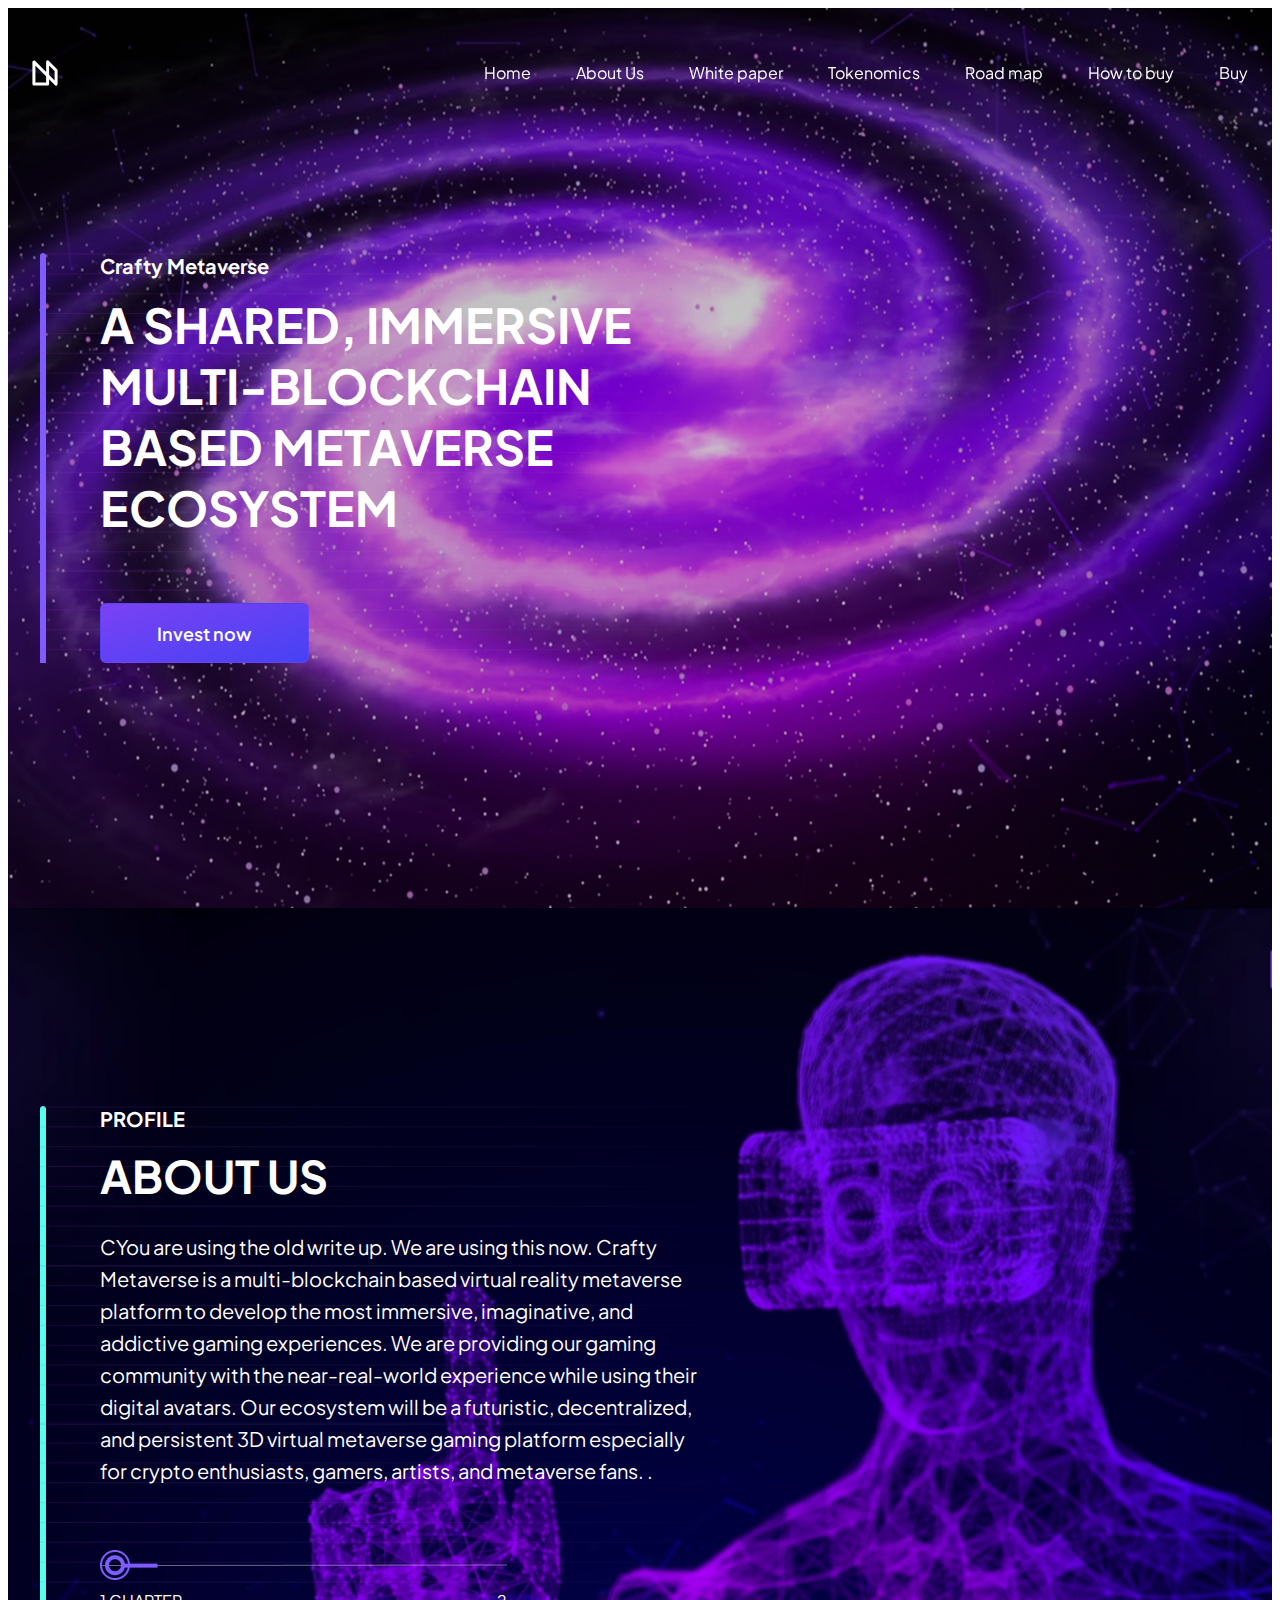
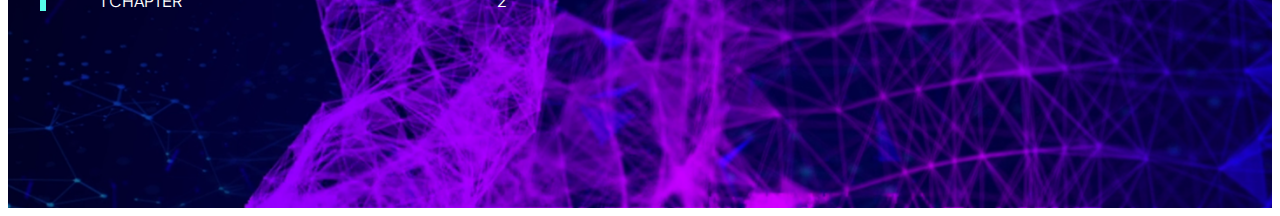
==== index3.html @ c3cbb08e "add-index-3-page" ====
<!DOCTYPE html>
<html lang="en">
	<head>
		<meta charset="UTF-8" />
		<meta name="viewport" content="width=device-width, initial-scale=1.0" />
		<title>Document</title>
		<link rel="stylesheet" href="styles/index3/index.css" />
	</head>
	<body>
		<header>
			<div class="container">
				<img src="image/logo2.svg" alt="logo" />

				<nav>
					<ul>
						<li><a href="">Home</a></li>
						<li><a href="">About Us</a></li>
						<li><a href="">White paper</a></li>
						<li><a href="">Tokenomics</a></li>
						<li><a href="">Road map</a></li>
						<li><a href="">How to buy</a></li>
						<li><a href="">Buy</a></li>
					</ul>
				</nav>
			</div>
		</header>
		<main>
			<section class="hero">
				<div class="container">
					<div class="content">
						<h6>Crafty Metaverse</h6>
						<h3>
							A SHARED, IMMERSIVE <br />
							MULTI-BLOCKCHAIN <br />
							BASED METAVERSE <br />
							ECOSYSTEM
						</h3>
						<button>Invest now</button>
					</div>
				</div>
			</section>

			<section class="about-us">
				<div class="container">
					<div class="content">
						<h6>PROFILE</h6>
						<h3>ABOUT US</h3>
						<p>
							CYou are using the old write up. We are using this now. Crafty
							Metaverse is a multi-blockchain based virtual reality metaverse
							platform to develop the most immersive, imaginative, and addictive
							gaming experiences. We are providing our gaming community with the
							near-real-world experience while using their digital avatars. Our
							ecosystem will be a futuristic, decentralized, and persistent 3D
							virtual metaverse gaming platform especially for crypto
							enthusiasts, gamers, artists, and metaverse fans. .
						</p>

						<div class="pagination">
							<img src="image/pseudo-pag.png" />
							<div>1 CHAPTER</div>
							<div>2</div>
						</div>
					</div>
				</div>
			</section>
		</main>
	</body>
</html>
---- styles/index3/index.css ----
@import url("https://necolas.github.io/normalize.css/8.0.1/normalize.css");
@import url("https://fonts.googleapis.com/css2?family=Anybody:ital,wght@0,100..900;1,100..900&family=Plus+Jakarta+Sans:ital,wght@0,200..800;1,200..800&display=swap");
@import url("hero.css");
@import url("header.css");
@import url("about-us.css");

* {
	font-family: "Plus Jakarta Sans";
}

.container {
	width: 95%;
	margin: auto;
}

section {
	height: 100vh;
}
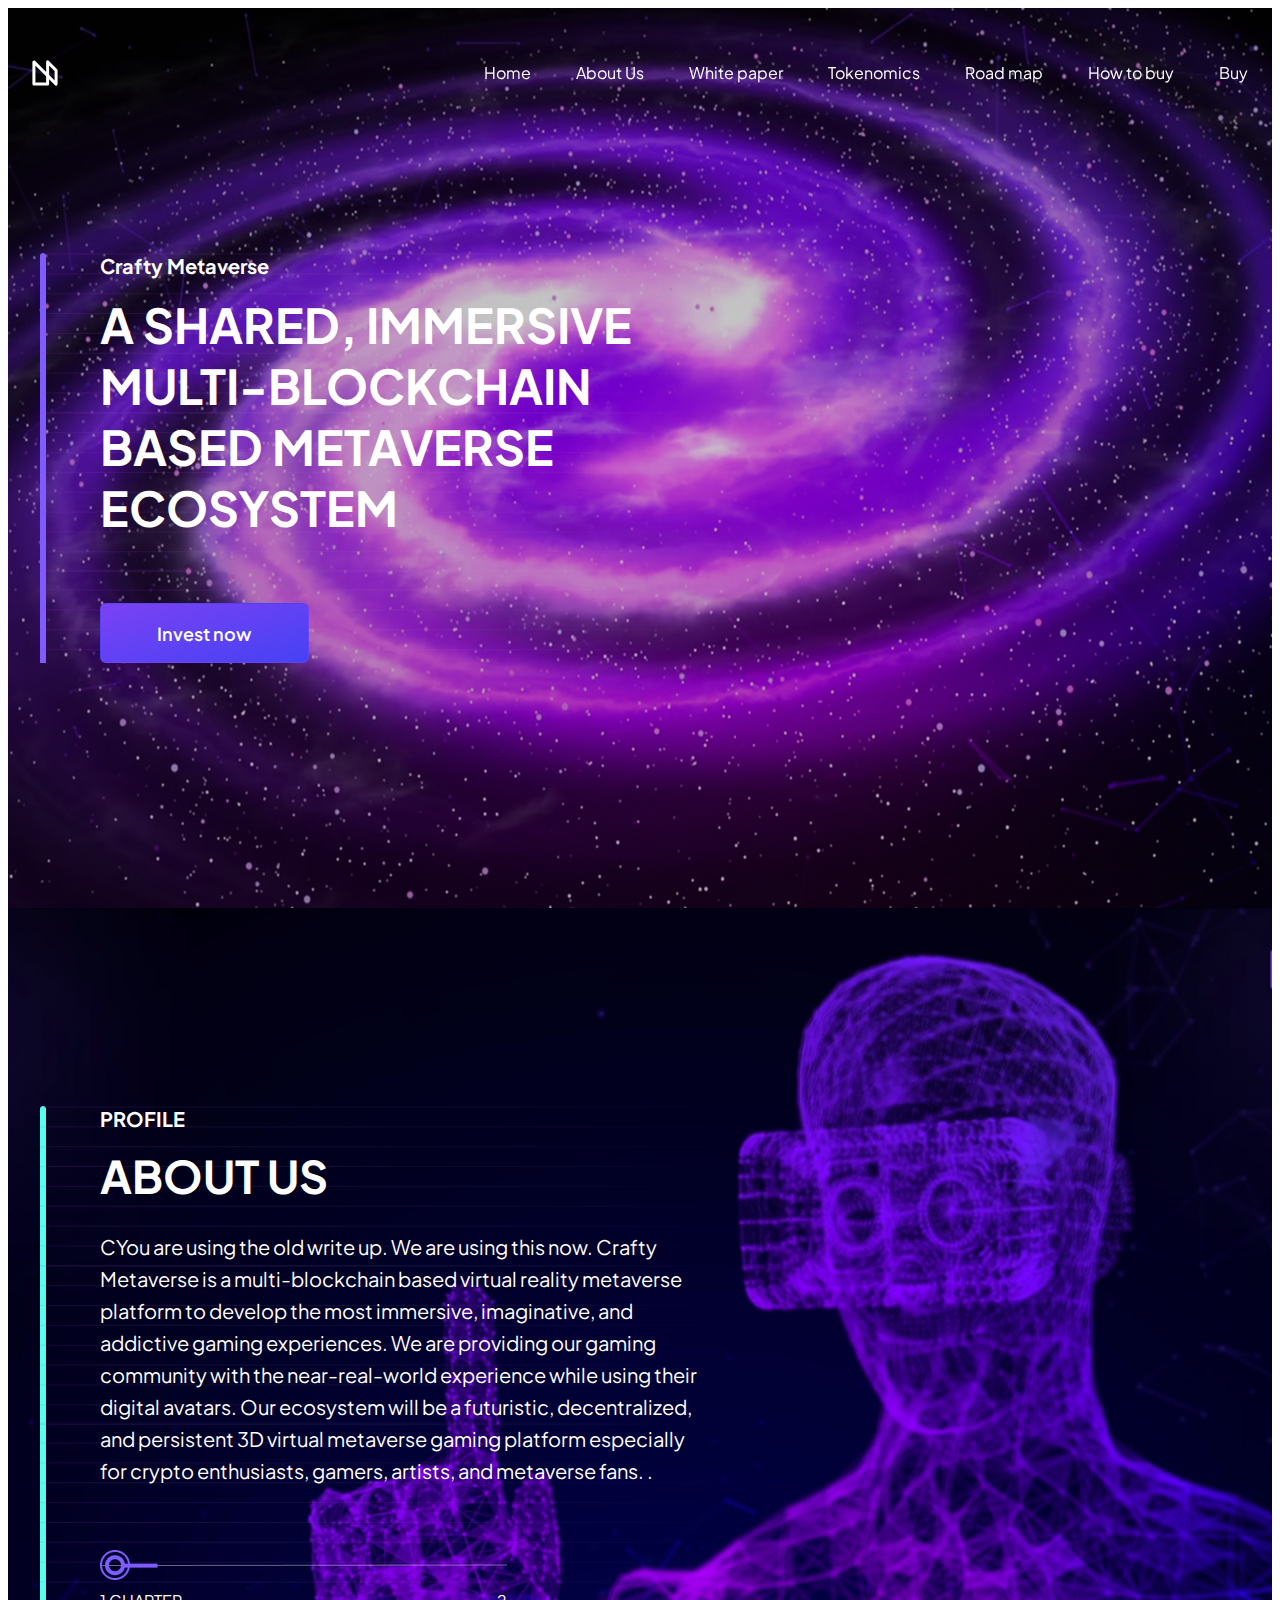
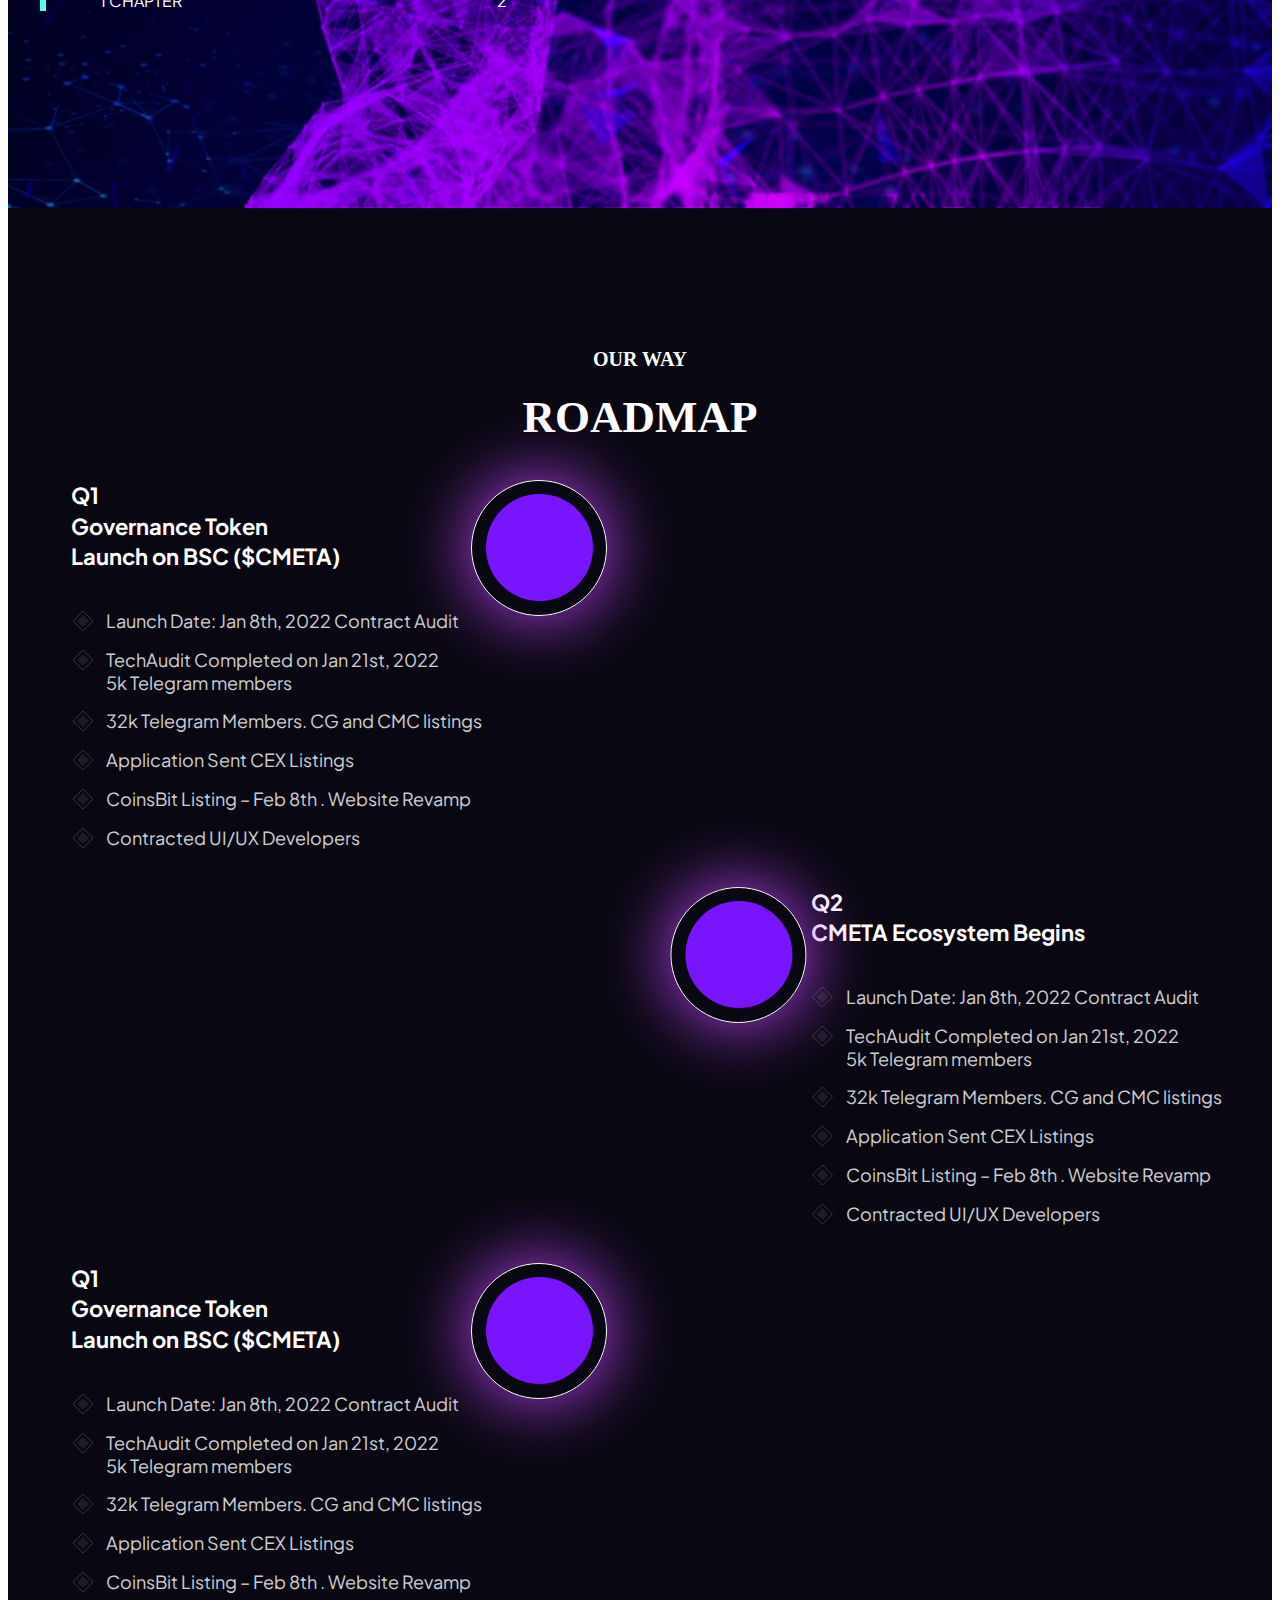
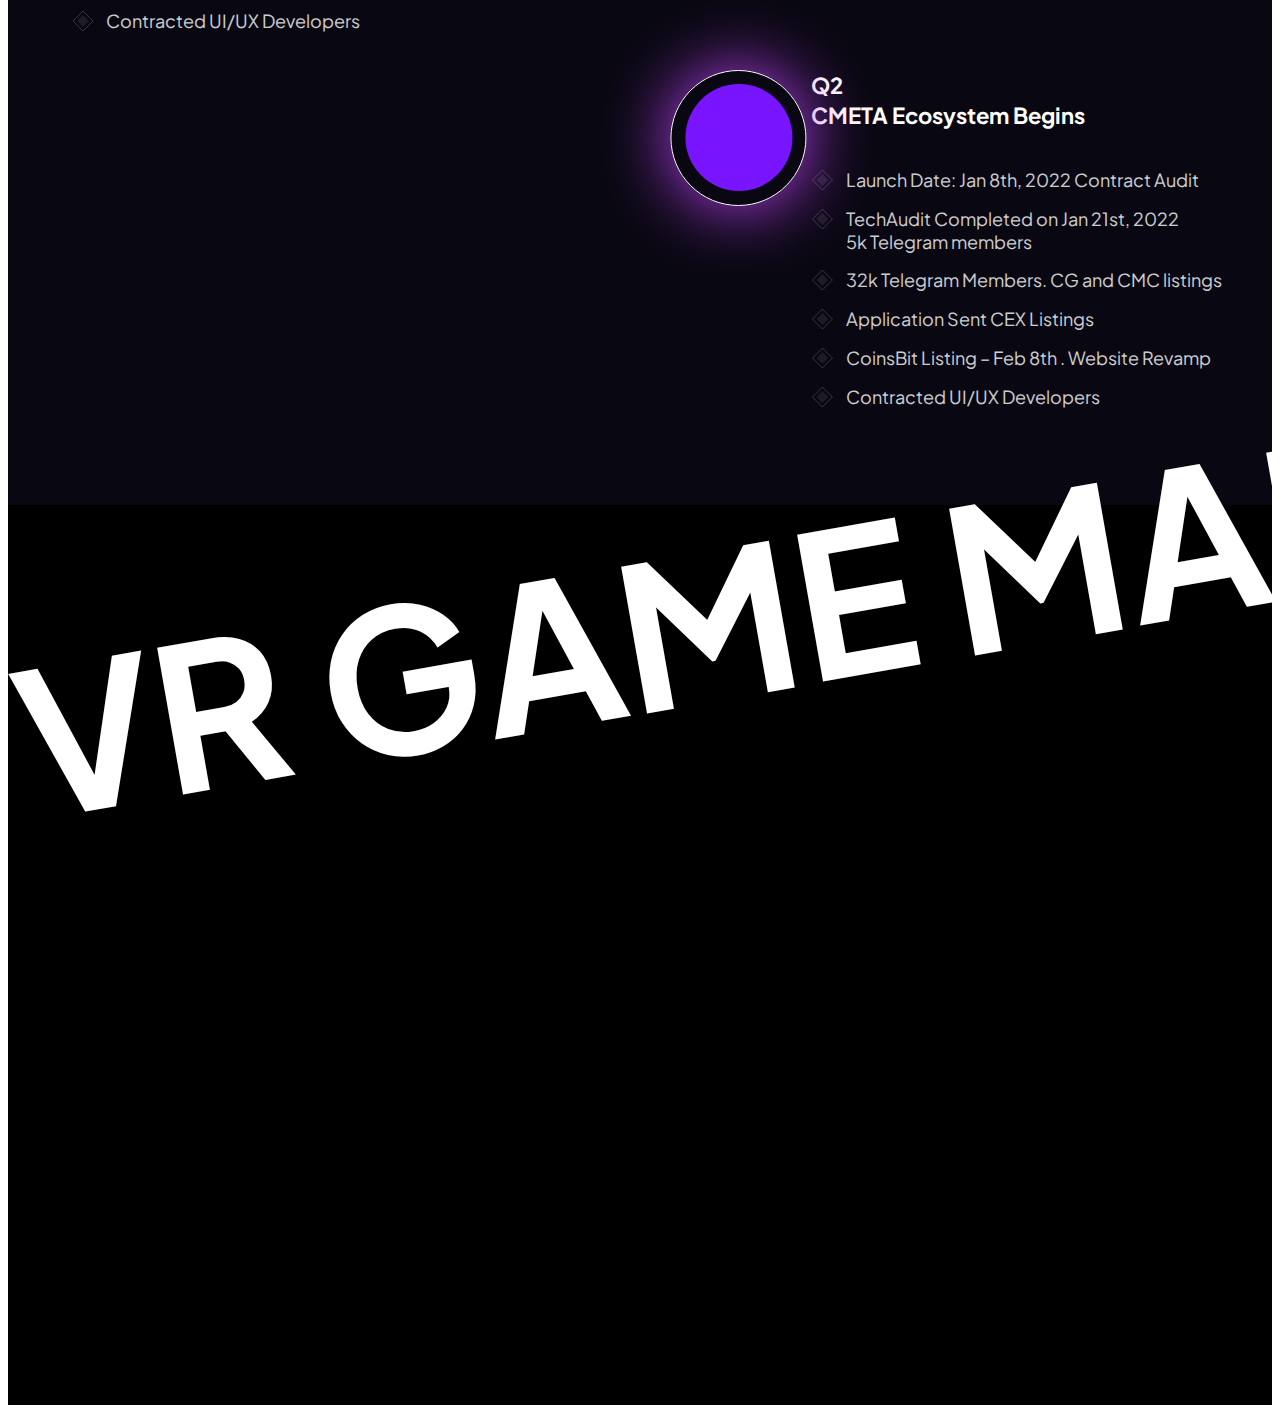
==== commit caf1a6e8: "feat-new-sections" ====
--- a/index3.html
+++ b/index3.html
@@ -64,6 +64,101 @@
 					</div>
 				</div>
 			</section>
+
+			<section class="roadmap">
+				<div class="container">
+					<h6>OUR WAY</h6>
+					<h3>ROADMAP</h3>
+
+					<div class="content-wrapper">
+						<div class="cell">
+							<h5>Q1 <br />Governance Token <br />Launch on BSC ($CMETA)</h5>
+
+							<ul>
+								<li>Launch Date: Jan 8th, 2022 Contract Audit</li>
+								<li>
+									TechAudit Completed on Jan 21st, 2022 <br />5k Telegram
+									members
+								</li>
+								<li>32k Telegram Members. CG and CMC listings</li>
+								<li>Application Sent CEX Listings</li>
+								<li>CoinsBit Listing – Feb 8th . Website Revamp</li>
+								<li>Contracted UI/UX Developers</li>
+							</ul>
+							<div class="circle">
+								<div></div>
+							</div>
+						</div>
+
+						<div class="cell cell-right">
+							<div class="circle">
+								<div></div>
+							</div>
+							<h5>Q2<br />CMETA Ecosystem Begins</h5>
+
+							<ul>
+								<li>Launch Date: Jan 8th, 2022 Contract Audit</li>
+								<li>
+									TechAudit Completed on Jan 21st, 2022 <br />5k Telegram
+									members
+								</li>
+								<li>32k Telegram Members. CG and CMC listings</li>
+								<li>Application Sent CEX Listings</li>
+								<li>CoinsBit Listing – Feb 8th . Website Revamp</li>
+								<li>Contracted UI/UX Developers</li>
+							</ul>
+						</div>
+
+						<div class="cell">
+							<h5>Q1 <br />Governance Token <br />Launch on BSC ($CMETA)</h5>
+
+							<ul>
+								<li>Launch Date: Jan 8th, 2022 Contract Audit</li>
+								<li>
+									TechAudit Completed on Jan 21st, 2022 <br />5k Telegram
+									members
+								</li>
+								<li>32k Telegram Members. CG and CMC listings</li>
+								<li>Application Sent CEX Listings</li>
+								<li>CoinsBit Listing – Feb 8th . Website Revamp</li>
+								<li>Contracted UI/UX Developers</li>
+							</ul>
+							<div class="circle">
+								<div></div>
+							</div>
+						</div>
+
+						<div class="cell cell-right">
+							<div class="circle">
+								<div></div>
+							</div>
+							<h5>Q2<br />CMETA Ecosystem Begins</h5>
+
+							<ul>
+								<li>Launch Date: Jan 8th, 2022 Contract Audit</li>
+								<li>
+									TechAudit Completed on Jan 21st, 2022 <br />5k Telegram
+									members
+								</li>
+								<li>32k Telegram Members. CG and CMC listings</li>
+								<li>Application Sent CEX Listings</li>
+								<li>CoinsBit Listing – Feb 8th . Website Revamp</li>
+								<li>Contracted UI/UX Developers</li>
+							</ul>
+						</div>
+
+						<!-- <div class="circle">
+							<div></div>
+						</div> -->
+					</div>
+				</div>
+			</section>
+
+			<section class="big-label-wrapper">
+				<div>
+					<h2>VR GAME MARKETPLACE</h2>
+				</div>
+			</section>
 		</main>
 	</body>
 </html>
--- a/styles/index3/index.css
+++ b/styles/index3/index.css
@@ -3,6 +3,13 @@
 @import url("hero.css");
 @import url("header.css");
 @import url("about-us.css");
+@import url("roadmap.css");
+@import url("big-label-wrapper.css");
+
+@font-face {
+	font-family: "heliosextc";
+	src: url("../../fonts/heliosextc.otf");
+}
 
 * {
 	font-family: "Plus Jakarta Sans";
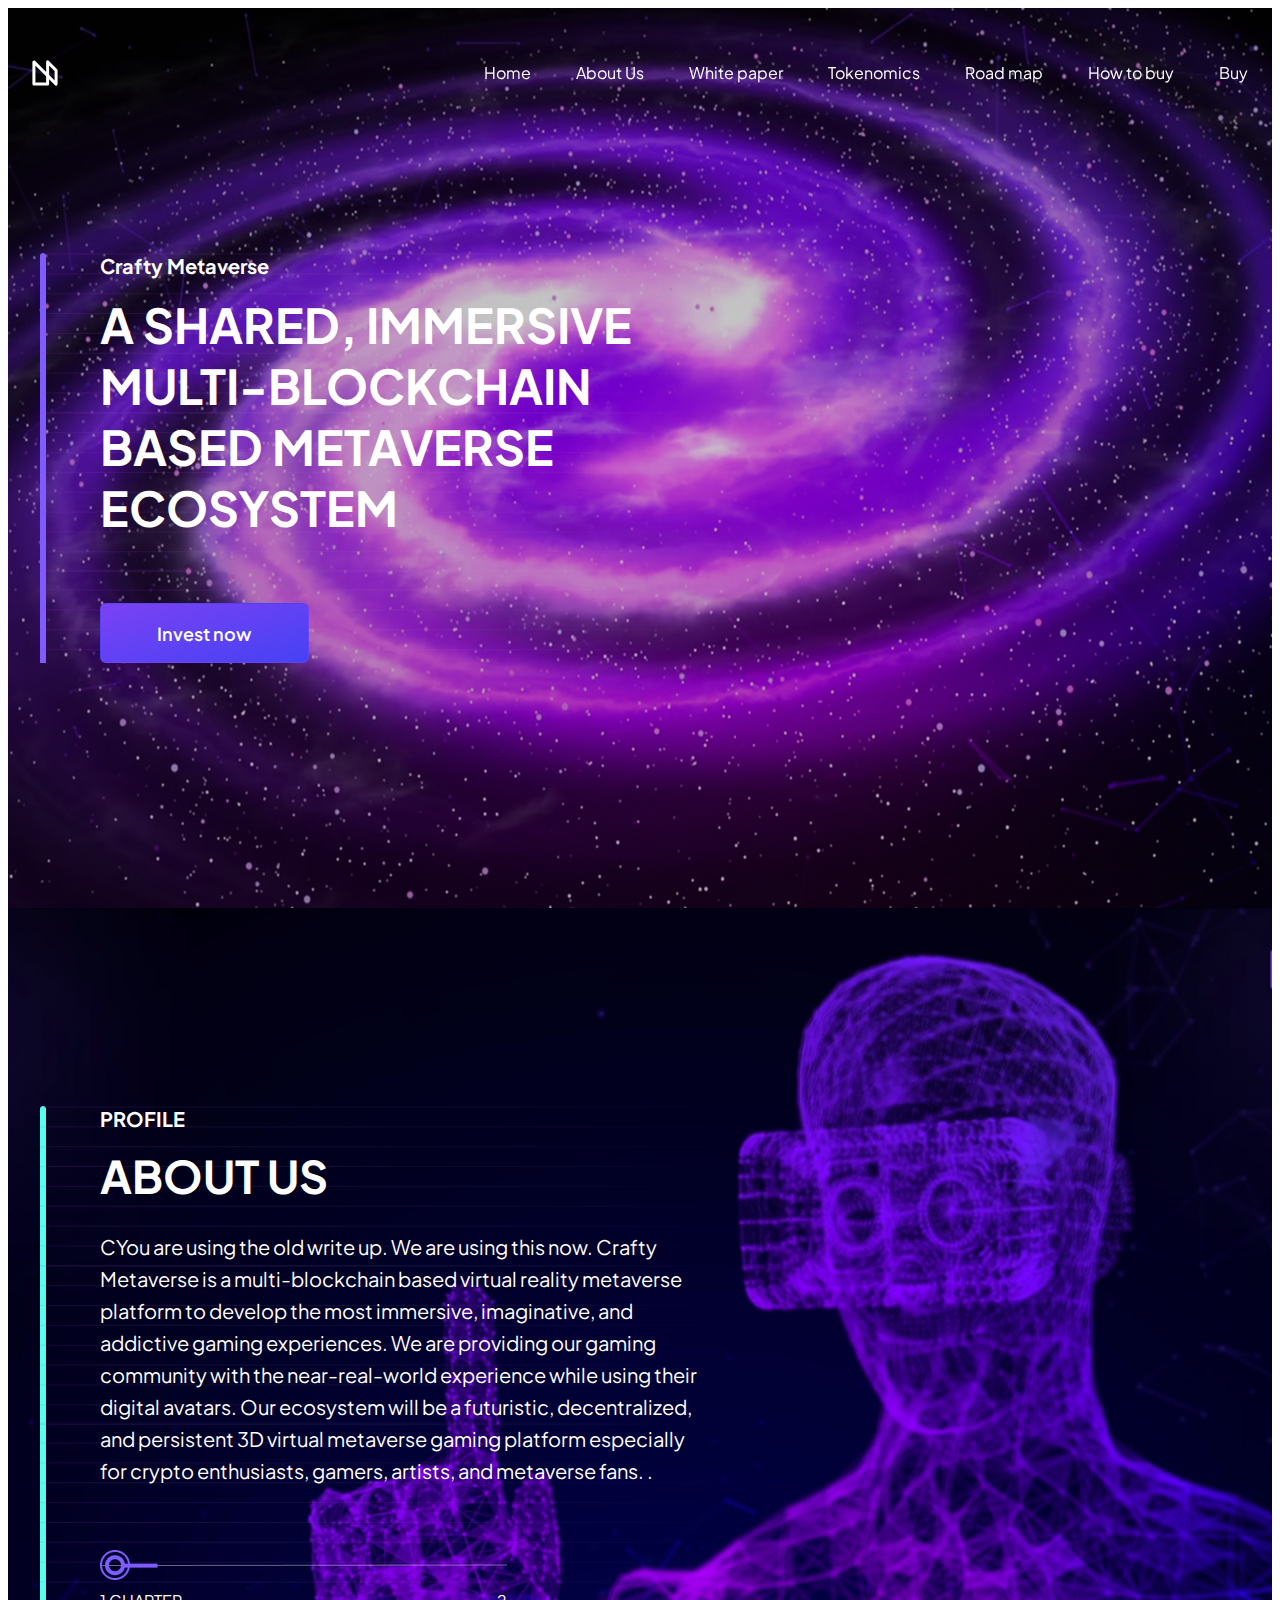
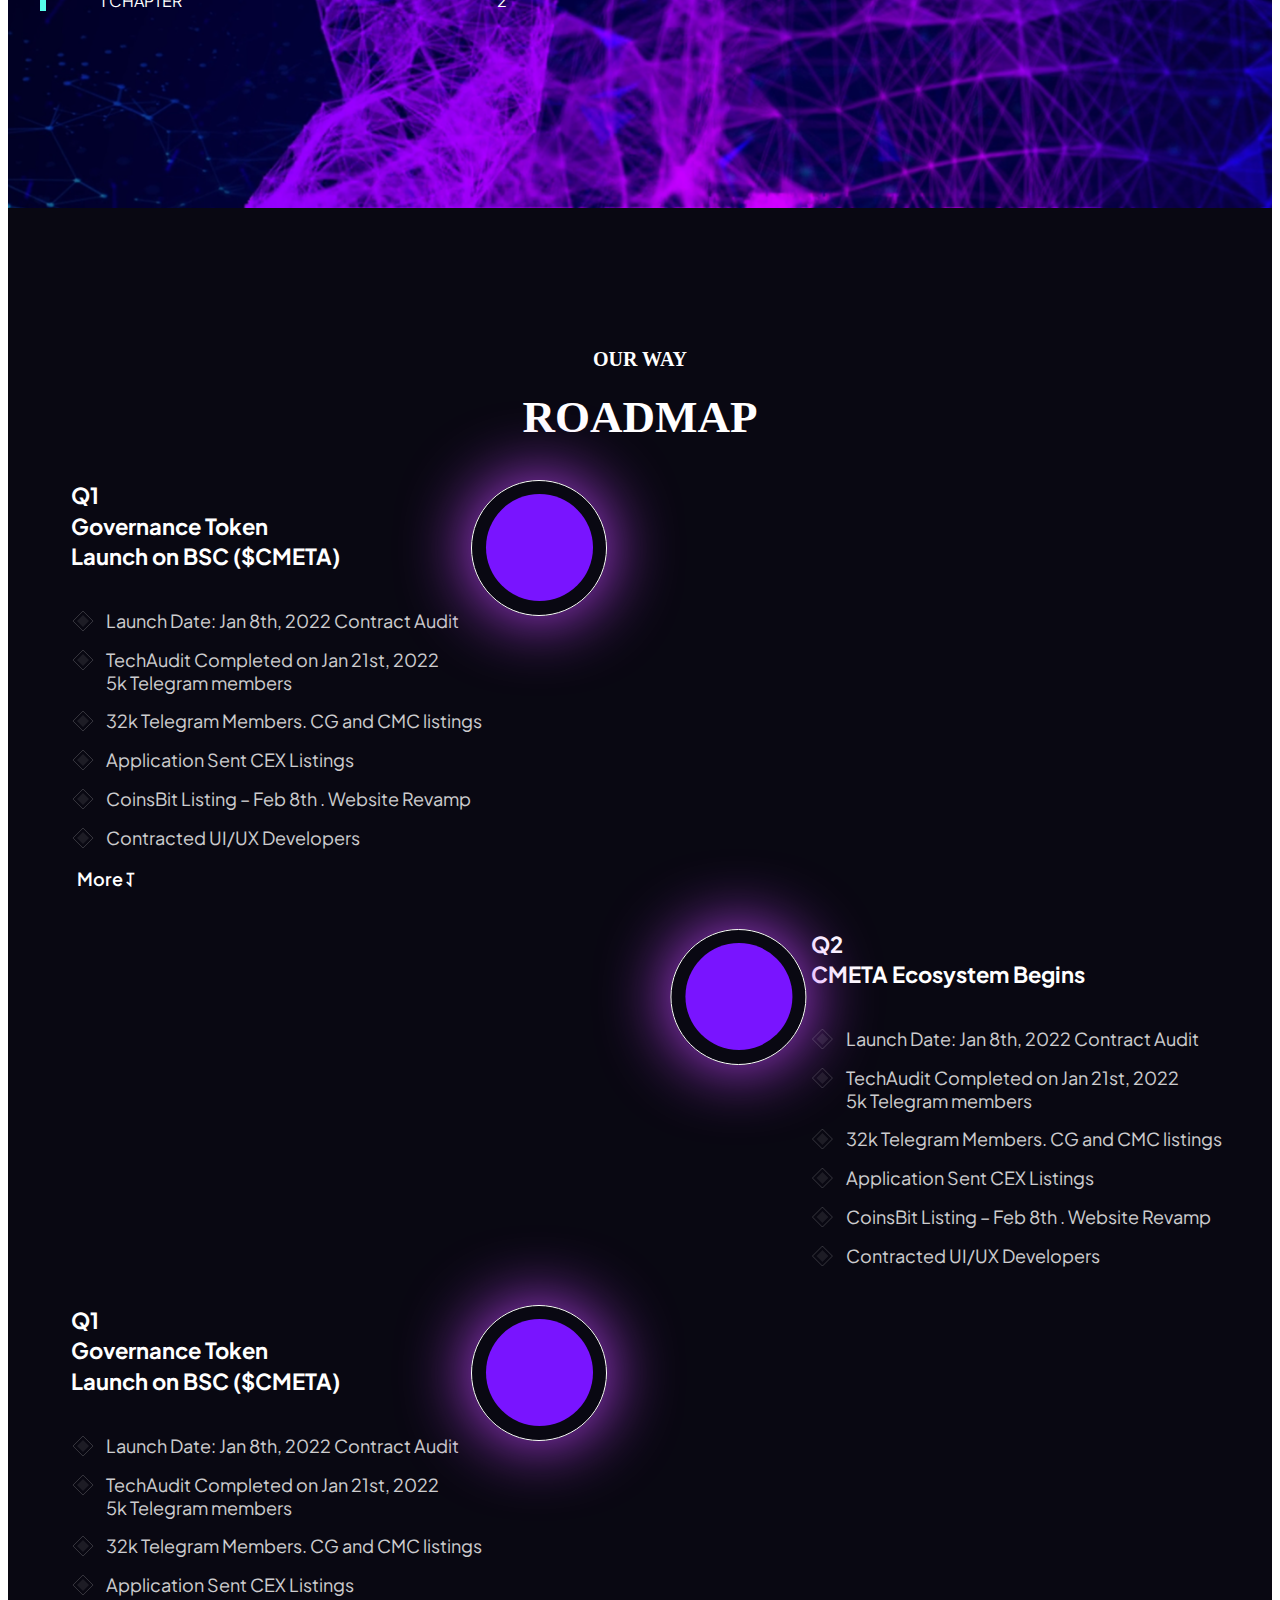
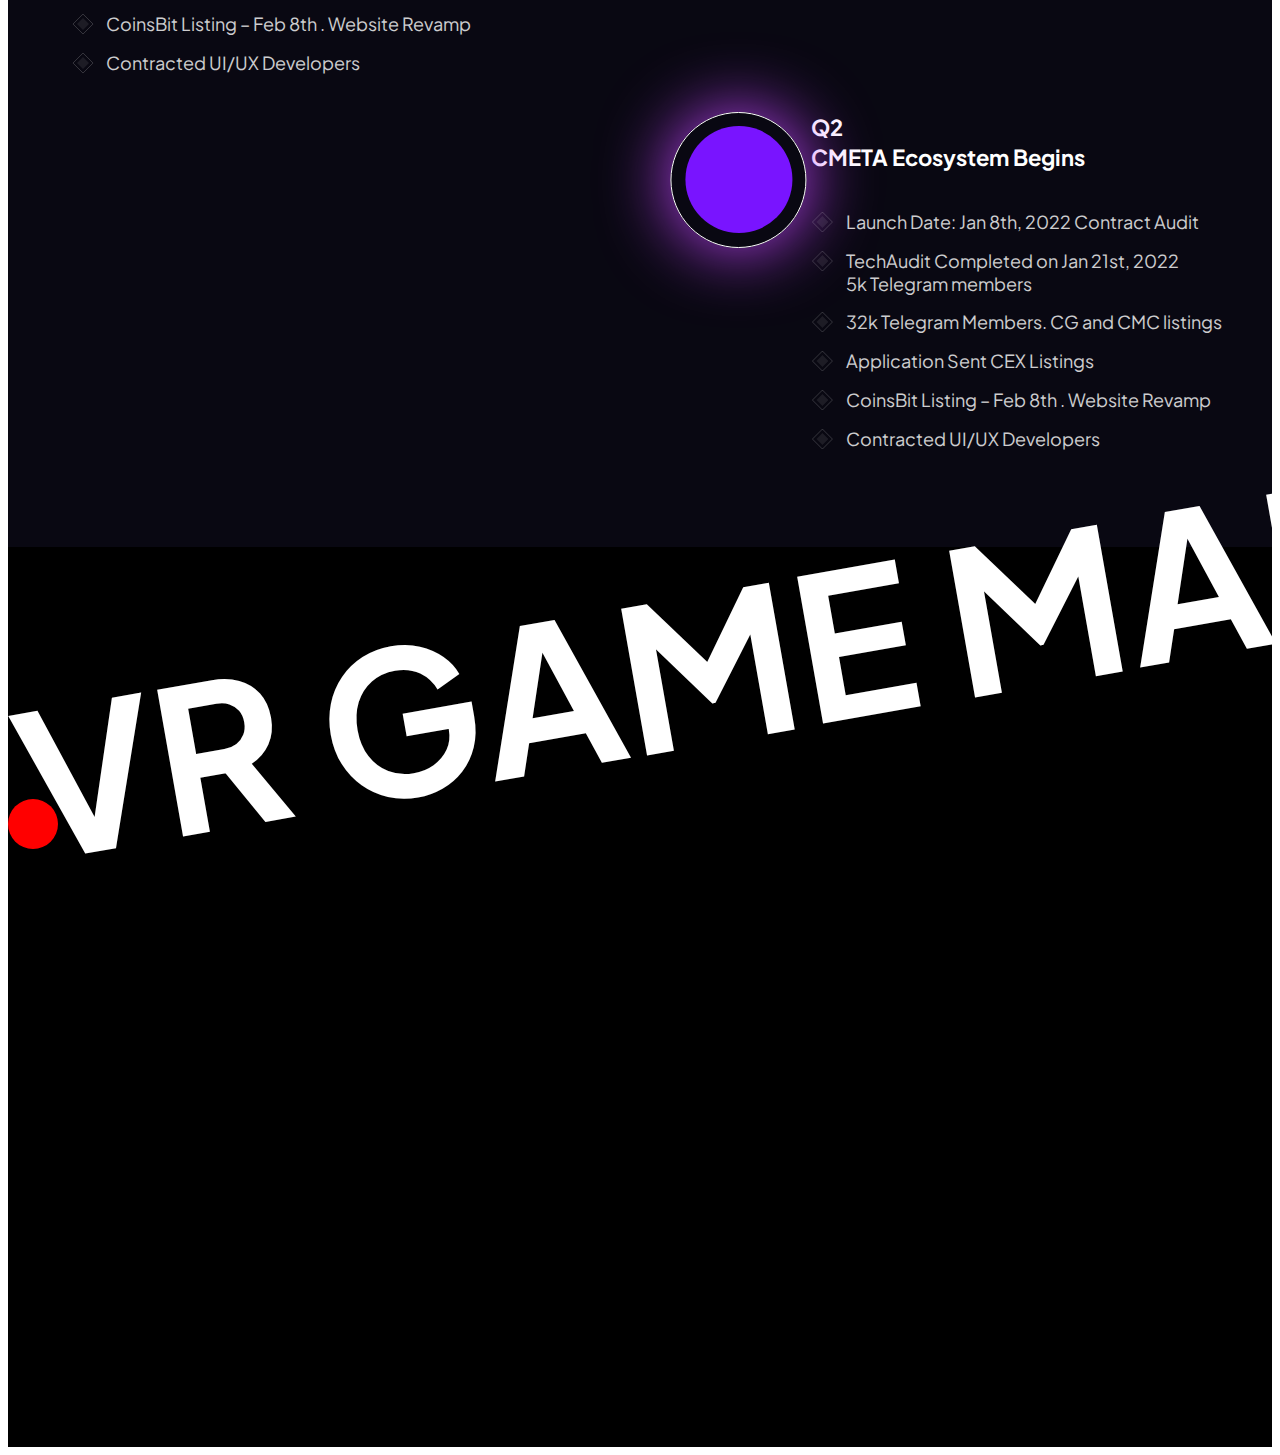
==== commit 91a9d0e3: "feat-some-animated-stuff" ====
--- a/index3.html
+++ b/index3.html
@@ -85,6 +85,10 @@
 								<li>CoinsBit Listing – Feb 8th . Website Revamp</li>
 								<li>Contracted UI/UX Developers</li>
 							</ul>
+							<!--  -->
+							<button>
+								<span> More &#x2961; </span>
+							</button>
 							<div class="circle">
 								<div></div>
 							</div>
@@ -158,6 +162,13 @@
 				<div>
 					<h2>VR GAME MARKETPLACE</h2>
 				</div>
+
+				<div class="blue-box">
+					<!-- Lorem, ipsum dolor sit amet consectetur adipisicing elit. Odit
+					voluptatum, obcaecati quod architecto vero neque tenetur sequi magnam
+					provident velit voluptas. Nulla sunt optio ducimus maxime, delectus
+					assumenda atque? Assumenda! -->
+				</div>
 			</section>
 		</main>
 	</body>
